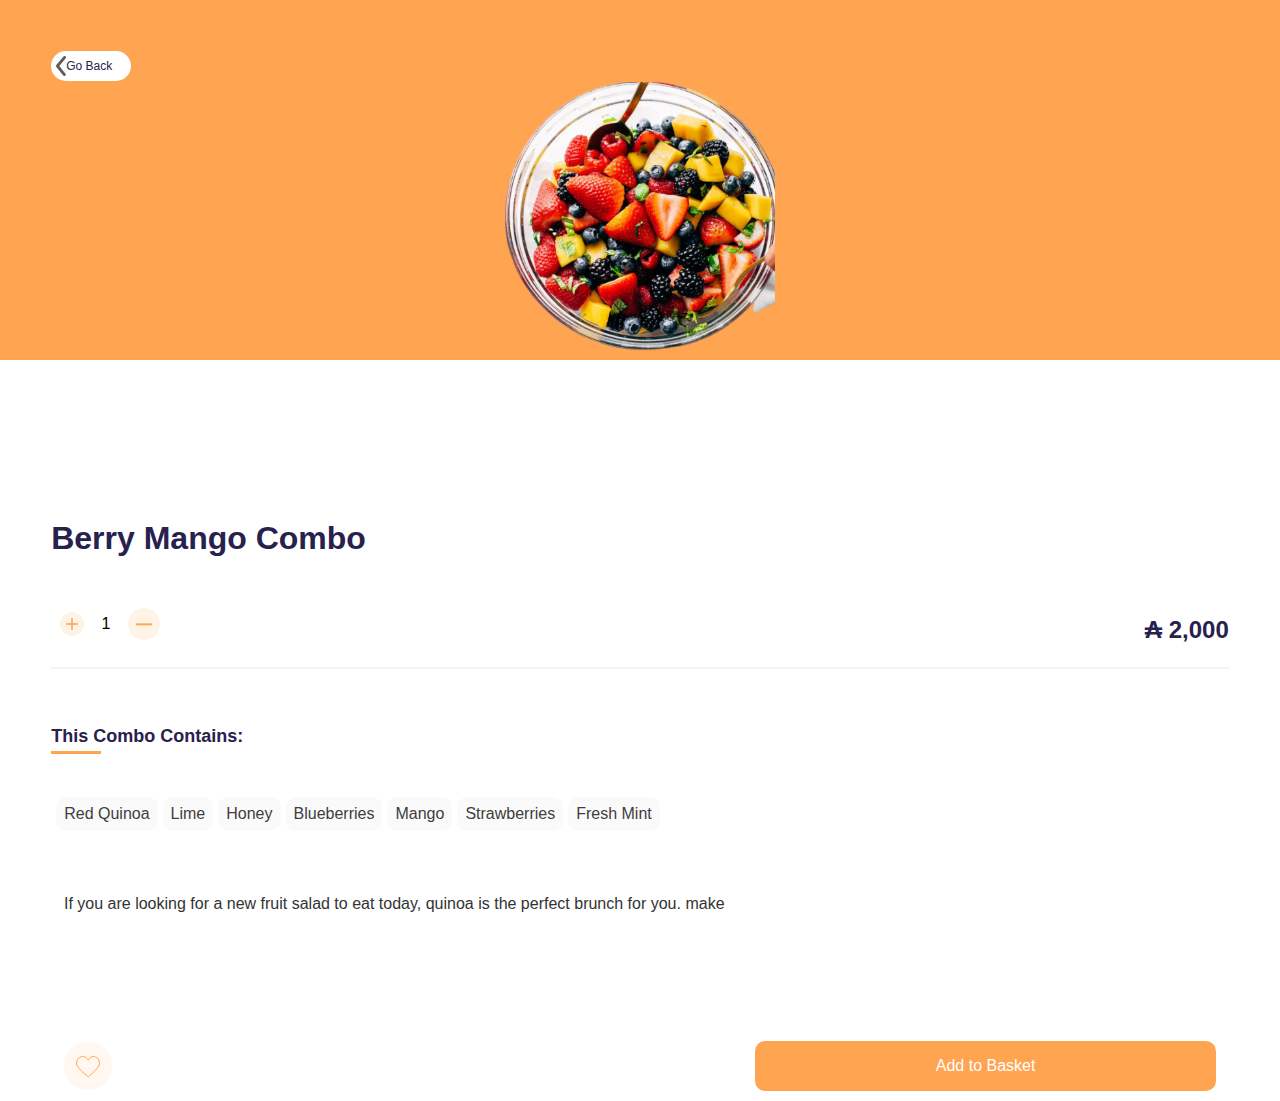
==== Pages/Add-Berry.html @ 56b9a373 "HTML e CSS para a página 5" ====
<!DOCTYPE html>
<html lang="en">
<head>
    <meta charset="UTF-8">
    <meta http-equiv="X-UA-Compatible" content="IE=edge">
    <meta name="viewport" content="width=device-width, initial-scale=1.0">
    <link rel="stylesheet" href="/CSS/style.css">
    <title>Fruit Hub</title>
</head>
<body>
    <main>
        <section class="prato">
            <div class="botao-voltar">
                <a href="/Pages/welcome-Chris.html">
                    <img src="/images/Voltar.svg" alt="">
                    Go Back
                </a>
            </div>
            <figure class="imagem-prato">
                <img src="/images/berry-mang-combo.svg" alt="Imagem Tropical fruit salad">
            </figure>
        </section>

        <section class="pedido">
            <h1 class="titulo-pedido">Berry Mango Combo</h1>
            <div class="detalhes-pedido">
                <div class="adicao-produto">
                    <img src="/images/Botao mais.svg" alt="">
                    <span>1</span>
                    <img src="/images/remove.svg" alt="">
                </div>
                <p>₳ 2,000</p>
            </div>
        </section>

        <section class="combo-pedido" >
            <h2>This Combo Contains:</h2>
            <div>
                <ul>
                    <li>Red Quinoa</li>
                    <li>Lime</li>
                    <li>Honey</li>
                    <li>Blueberries</li>
                    <li>Mango</li>
                    <li>Strawberries</li>
                    <li>Fresh Mint</li>
                </ul>
            </div>
        </section>
        <section class="descricao-pedido">
            <p>If you are looking for a new fruit salad to eat today, quinoa is the perfect brunch for you. make</p>
        </section>
        <section class="butao-pedido">
            <img src="/images/Coração 2.svg" alt="favoritar">
            <button>Add to Basket</button>
        </section> 
    </main>
</body>
</html>
---- CSS/style.css ----
@import url("http://fonts.cdnfonts.com/css/tt-norms-pro");

* {
    padding: 0;
    margin: 0;
    box-sizing: border-box;

}

body {
    font-family: 'TT Norms Pro', sans-serif;
}

.conteudo {
    width: 940px;
    min-width: 230px;
    height: 100vh;
  }

/* Página 01 */

.imagem-logo {
    height: 100vh;
    display: flex;
    justify-content: center;
    align-items: center;
}

/* Página 02 */

.cesta-salad-combo {
    text-align: center;
    vertical-align: bottom;
    background-color: #FFA451;
    height: 50vh;
}

.imagem-cesta-salad-combo {
    margin-top: 3rem;
    height: 80%;
}

.titulo-cesta {
    margin-top: 1rem;
    font-size: 16px;
    font-weight: 700;
    color:#27214D;
    padding-left: 1.6em;
    padding-top: 1.2em;
}

.paragrafo-cesta {
    font-weight: 400;
    font-size: 16px;
    line-height: 24px;
    padding-left: 1.6em;
    padding-right: 1.2em;
    padding-top: 0.8em;
    color:#5D577E;
}

.botao-Continue-Ordering {
  margin-top: 20%;
  display: flex;
  align-items: center;
  justify-content: center;
}

.botao-Continue-Ordering a {
    color: #FFFFFF;
    text-decoration: none;
    width: 90%;
    padding: 20px;
    border-radius: 10px;
    background-color: #FFA451;
    text-align: center;
    transition: 300ms all;
    cursor: pointer;
}

/* Página 03 */

.entrada-nome {
  border: none;
  background-color: #F7F5F5;
  padding: 20px;
  margin-top: 30px;
  margin-left: 1.6em;
  width: 90%;
}

/* Página 04 */

.principal-pagina04 {
    height: 100vh;
    display: flex;
    align-items: center;
    justify-content: center;
  }

.cabecalho-interno {
    display: flex;
    justify-content:space-between;
    align-items: center;
    margin: 5%;
  }

.menu-principal {
    display: flex;
  }

.cabecalho .menu-principal h2 {
    margin-left: 20px;
    font-weight: 400;
    color: #27214D;
}

.busca-formulario {
    display: flex;
    margin: 5%;
  }

.cabecalho .busca-formulario .entrada-formulario {
    display: flex;
    align-items: center;
    background-color: #F5F5F5;
    border-radius: 16px;
    padding: 20px;
    width: 100%;
  }

.cabecalho .busca-formulario .entrada-formulario i {
    color: #B4B4C0;
  }

.cabecalho .busca-formulario .entrada-formulario input {
    width: 100%;
    border: none;
    background-color: transparent;
    margin-left: 15px;
    color: #B4B4C0;
  }

.cabecalho .busca-formulario .entrada-formulario input:focus {
    outline: none;
  }

.cabecalho .busca-formulario div {
    margin-left: 5px;
  }

.assuntos {
    display: flex;
    flex-wrap: nowrap;
    overflow-x: auto;
    width: 100%;
    padding: 8px 20px;
    background-color: #FAFAFA;
    -webkit-overflow-scrolling: touch;
  }
.assuntos-cards {
    flex: 0 0 auto;
    margin-right: 3px;
    border: 1px solid rgb(226, 226, 226);
    background-color: #FFFFFF;
    border-radius: 10px;
    width: 23%;
    height: 32px;
    text-align: center;
    display: flex;
    justify-content: center;
    align-items: center;
  }

.assuntos-cards span {
    color: #333333;
    font-size: 80%;
  }

.assuntos::-webkit-scrollbar {
    display: none;
  }

.menu-combo {
    display: flex;
    margin-bottom: 20px;
  }

.menu-combo h2 {
    cursor: pointer;
    font-size: 112.5%;
    line-height: 30px;
    color: #27214D;
  }

.menu-combo h2:not(h2:first-child) {
    margin-left: 30px;
    color: #253F66;
  }

.menu-combo h2:first-child::after {
    content: "";
    display: block;
    width: 40px;
    height: 3px;
    background-color: #FFA451;
  }

.combos-conteudo {
    width: 100%;
    display: flex;
    flex-wrap: nowrap;
    overflow-x: auto;
    -webkit-overflow-scrolling: touch;
  }

.combos-conteudo .card {
    flex: 0 0 auto;
    margin-right: 15px;
    border-radius: 16px;
    padding: 3%;
    width: 40%;
    text-align: center;
    justify-content: center;
  } 
  
.combos-conteudo .card-coracao {
    text-align: right;
  }

.combos-conteudo .card-coracao img {
    width: 20px;
  }

.combos-conteudo .card a {
    width: 100%;
  }

.combos-conteudo .card-comida {
    width: 100%;
    height: 45%;
    display: flex;
    justify-content: center;
    align-items: center;
}

.combos-conteudo .card-comida img {
    width: 70%;
    max-height: 80px;
}
  
.combos-conteudo .card p {
    margin-top: 15px;
    font-weight: 500;
    font-size: 0.875rem;
    color: #27214D;
 }

.combos-conteudo .card-custo {
    display: flex;
    justify-content: space-around;
    color: #FFA451;
    margin-top: 8px;
 }

.combos-conteudo .card-custo span {
    align-self: flex-end;
    font-size: 0.875rem;
}

.combos-conteudo .card:first-child {
    background-color: #FFFCF2;
}

.combos-conteudo .card:nth-child(2) {
    background-color: #FEF4F4;
}

.combos-conteudo .card:nth-child(3) {
    background-color: #F1EFF6;
}

.combos-conteudo .card:last-child {
    background-color: #F1F6FF;
}

.combos-conteudo::-webkit-scrollbar {
    display: none;
}

.recommended {
    margin: 7% 5% 5% 5%;
  }

.recommended h2 {
    font-size: 112.5%;
    line-height: 30px;
}
  
.recommended h2::after {
    content: "";
    display: block;
    width: 50px;
    height: 3px;
    background-color: #FFA451;
  }

.recommended-conteudo {
    display: flex;
    justify-content: space-around;
    margin-top: 5%;
}

.recommended-conteudo .card {
    border: 1px solid #f5f3f3;
    border-radius: 16px;
    text-align: center;
    padding: 5%;
    margin-left: 6px;
    width: 50%;
}

.recommended-conteudo .card-coracao {
    text-align: right;
}

.recommended-conteudo .card-coracao img {
    width: 20px;
}

.recommended-conteudo .card-comida img {
    width: 100%;
    height: 150px;
}

.recommended-conteudo .card p {
    margin-top: 15px;
    font-weight: 500;
    font-size: 80%;
    color: #27214D;
}

.recommended-conteudo .card-custo {
    display: flex;
    justify-content: space-around;
    color: #FFA451;
    margin-top: 8px;
}

.recommended-conteudo .card-custo span {
    align-self: flex-end;
    font-size: 0.875rem;
}

/* Página 05 */

.prato {
    background: #FFA451;
    height: 40vh;
    width: 100%;
}

.botao-voltar {
    padding: 4% 0 1% 4%;
 }

.botao-voltar a {
  width: 5rem;
  display: flex;
  align-items: center;
  background-color: #FFFFFF;
  text-decoration: none;
  border-radius: 100px;
  padding: 5px;
  font-size: 12px;
  color: #27214D;
}

.imagem-prato {
    width: 100%;
    height: 100%;
    display: flex;
    justify-content: center;
    align-items: center;
    padding-bottom: 9%;
}

.imagem-prato img {
    max-width: 110%;
    height: 110%;
  }

.pedido {
    margin-top: 2em;
    width: 100%;
    height: 60%;
    padding: 10% 4% 0 4%;
    background-color: #FFFFFF;
 }

.titulo-pedido {
    font-size: 2em;
    font-weight: bold;
    color:#27214D;
 }

 .detalhes-pedido {
    display: flex;
    justify-content: space-between;
    align-items: center;
    border-bottom: 2px solid #F3F3F3;
    padding-bottom: 2%;
 }

 .adicao-produto {
    margin-top: 4%;
    display: flex;
    justify-content: space-around;
    width: 10%;
    align-items: center;
 }

 .detalhes-pedido p {
    margin-top: 5%;
    font-weight: bold;
    color:#27214D;
    font-size: 24px;
    
 }

 .combo-pedido {
    width: 100%;
    height: 60%;
    padding: 4% 4% 0 4%;
    background-color: #FFFFFF;
 }

  .combo-pedido h2 {
    font-size: 18px;
    line-height: 30px;
    color: #27214D;
  }

  .combo-pedido h2::after {
    content: "";
    display: block;
    width: 50px;
    height: 3px;
    background-color: #FFA451;
  }
  .combo-pedido ul {
    display: flex;
    flex-wrap: wrap;
    margin-top: 3%;
  }

  .combo-pedido ul li {
    background-color: #FAFAFA;
    border-radius: 10px;
    margin-left: 5px;
    padding: 8px;
    margin-top: 8px;
    color: #403E3E;
    list-style: none;
  }

  .descricao-pedido {
    padding-top: 5%;
    padding-left: 5%;
  }
  .descricao-pedido p {
    color: #333333;
    font-weight: 200;
  }

  .butao-pedido {
    display: flex;
    justify-content: space-between;
    align-items: center;
    margin: 10% 5% 0 5%;
    padding-bottom: 10px;
    
  }
  .butao-pedido img {
    width: 48px;
    height: 48px;
  }

  .butao-pedido button {
    width: 40%;
    height: 50px;
    border-radius: 10px;
    border: none;
    font-size: 16px;
    font-weight: 500;
    color: #FFFFFF;
    background-color: #FFA451;
    cursor: pointer;
  }
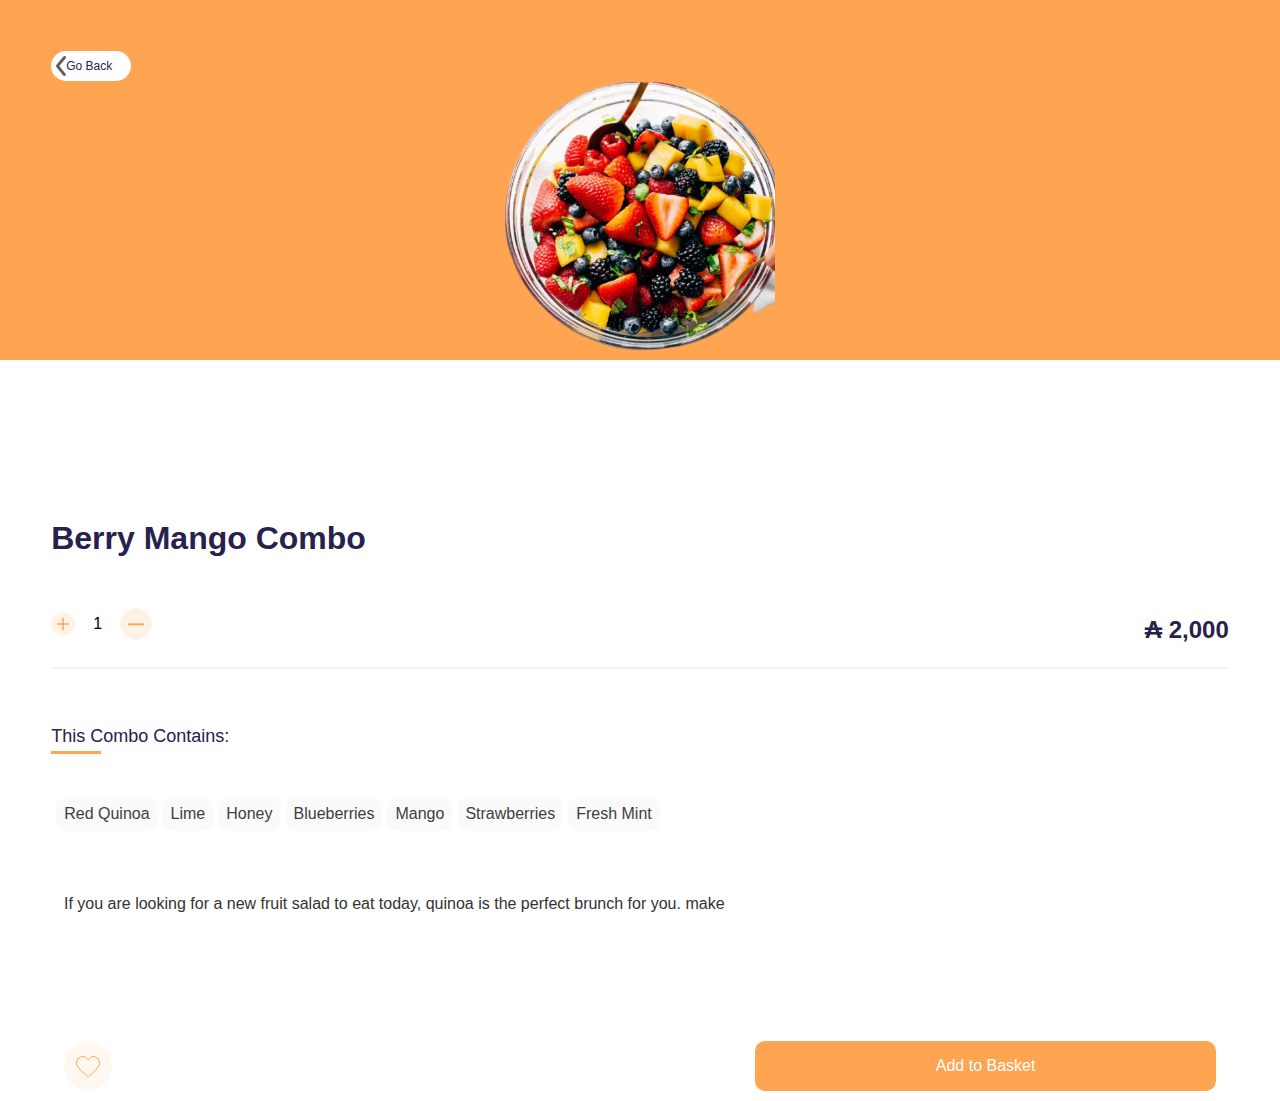
==== commit 6c41a310: "Adicionando funcionalidade de exibir nome do usuario" ====
--- a/Pages/Add-Berry.html
+++ b/Pages/Add-Berry.html
@@ -4,20 +4,20 @@
     <meta charset="UTF-8">
     <meta http-equiv="X-UA-Compatible" content="IE=edge">
     <meta name="viewport" content="width=device-width, initial-scale=1.0">
-    <link rel="stylesheet" href="/CSS/style.css">
+    <link rel="stylesheet" href="../CSS/style.css">
     <title>Fruit Hub</title>
 </head>
 <body>
     <main>
         <section class="prato">
             <div class="botao-voltar">
-                <a href="/Pages/welcome-Chris.html">
-                    <img src="/images/Voltar.svg" alt="">
+                <a href="welcome-Chris.html">
+                    <img src="../images/Voltar.svg" alt="">
                     Go Back
                 </a>
             </div>
             <figure class="imagem-prato">
-                <img src="/images/berry-mang-combo.svg" alt="Imagem Tropical fruit salad">
+                <img src="../images/berry-mang-combo.svg" alt="Imagem Tropical fruit salad">
             </figure>
         </section>
 
@@ -25,9 +25,9 @@
             <h1 class="titulo-pedido">Berry Mango Combo</h1>
             <div class="detalhes-pedido">
                 <div class="adicao-produto">
-                    <img src="/images/Botao mais.svg" alt="">
+                    <img src="../images/Botao mais.svg" alt="">
                     <span>1</span>
-                    <img src="/images/remove.svg" alt="">
+                    <img src="../images/remove.svg" alt="">
                 </div>
                 <p>₳ 2,000</p>
             </div>
@@ -51,7 +51,7 @@
             <p>If you are looking for a new fruit salad to eat today, quinoa is the perfect brunch for you. make</p>
         </section>
         <section class="butao-pedido">
-            <img src="/images/Coração 2.svg" alt="favoritar">
+            <img src="../images/Coração 2.svg" alt="favoritar">
             <button>Add to Basket</button>
         </section> 
     </main>
--- a/CSS/style.css
+++ b/CSS/style.css
@@ -81,6 +81,15 @@
 
 /* Página 03 */
 
+.titulo-nome {
+  margin-top: 1rem;
+  font-size: 16px;
+  font-weight: 700;
+  color:#27214D;
+  padding-left: 1.6em;
+  padding-top: 1.2em;
+}
+
 .entrada-nome {
   border: none;
   background-color: #F7F5F5;
@@ -192,6 +201,7 @@
     font-size: 112.5%;
     line-height: 30px;
     color: #27214D;
+    margin-left: 5%;
   }
 
 .menu-combo h2:not(h2:first-child) {
@@ -416,9 +426,13 @@
  .adicao-produto {
     margin-top: 4%;
     display: flex;
-    justify-content: space-around;
     width: 10%;
     align-items: center;
+ }
+
+ .adicao-produto span {
+  margin-left: 18px;
+  margin-right: 18px;
  }
 
  .detalhes-pedido p {
@@ -440,6 +454,7 @@
     font-size: 18px;
     line-height: 30px;
     color: #27214D;
+    font-weight: 400;
   }
 
   .combo-pedido h2::after {
@@ -497,4 +512,85 @@
     color: #FFFFFF;
     background-color: #FFA451;
     cursor: pointer;
-  }+  }
+
+  /* Responsividade  */
+
+  @media screen and (min-width:912px) { /* todas as telas que tenham no minimo 912px */
+  
+    .titulo-nome {
+      margin-top:2rem;
+      font-size: 24px;
+    }
+
+    .titulo-cesta {
+      margin-top:2rem;
+      font-size: 24px;
+  }
+
+  .paragrafo-cesta {
+      font-size: 24px;
+      line-height: 24px;
+      padding-left: 4.4rem;
+  }
+
+  .botao-Continue-Ordering {
+    margin-top: 20%;
+    margin-bottom: 10%;
+    display: flex;
+    align-items: center;
+    justify-content: center;
+  }
+
+  .botao-Continue-Ordering a {
+    color: #FFFFFF;
+    text-decoration: none;
+    width: 90%;
+    padding: 30px 20px;
+  }
+}
+
+  @media screen and (min-width:768px) { /* todas as telas que tenham no minimo 768px */
+    .titulo-cesta {
+      margin-top:2rem;
+      font-size: 24px;
+      margin-left: 10px;
+  }
+
+  .paragrafo-cesta {
+    font-size: 24px;
+    line-height: 24px;
+    padding-left: 3rem;
+}
+   
+  .botao-Continue-Ordering {
+    margin-top: 20%;
+    margin-bottom: 10%;
+    display: flex;
+    align-items: center;
+    justify-content: center;
+  }
+
+  .botao-Continue-Ordering a {
+    color: #FFFFFF;
+    text-decoration: none;
+    width: 90%;
+    padding: 30px 20px;
+}
+
+.entrada-nome {
+  margin-left: 45px;
+}
+
+.titulo-nome {
+  margin-top:2rem;
+  font-size: 24px;
+  margin-left: 10px;
+  }
+}
+
+@media screen and (max-width:912px) { 
+    .imagem-prato {
+     height: 80%;
+    }
+}